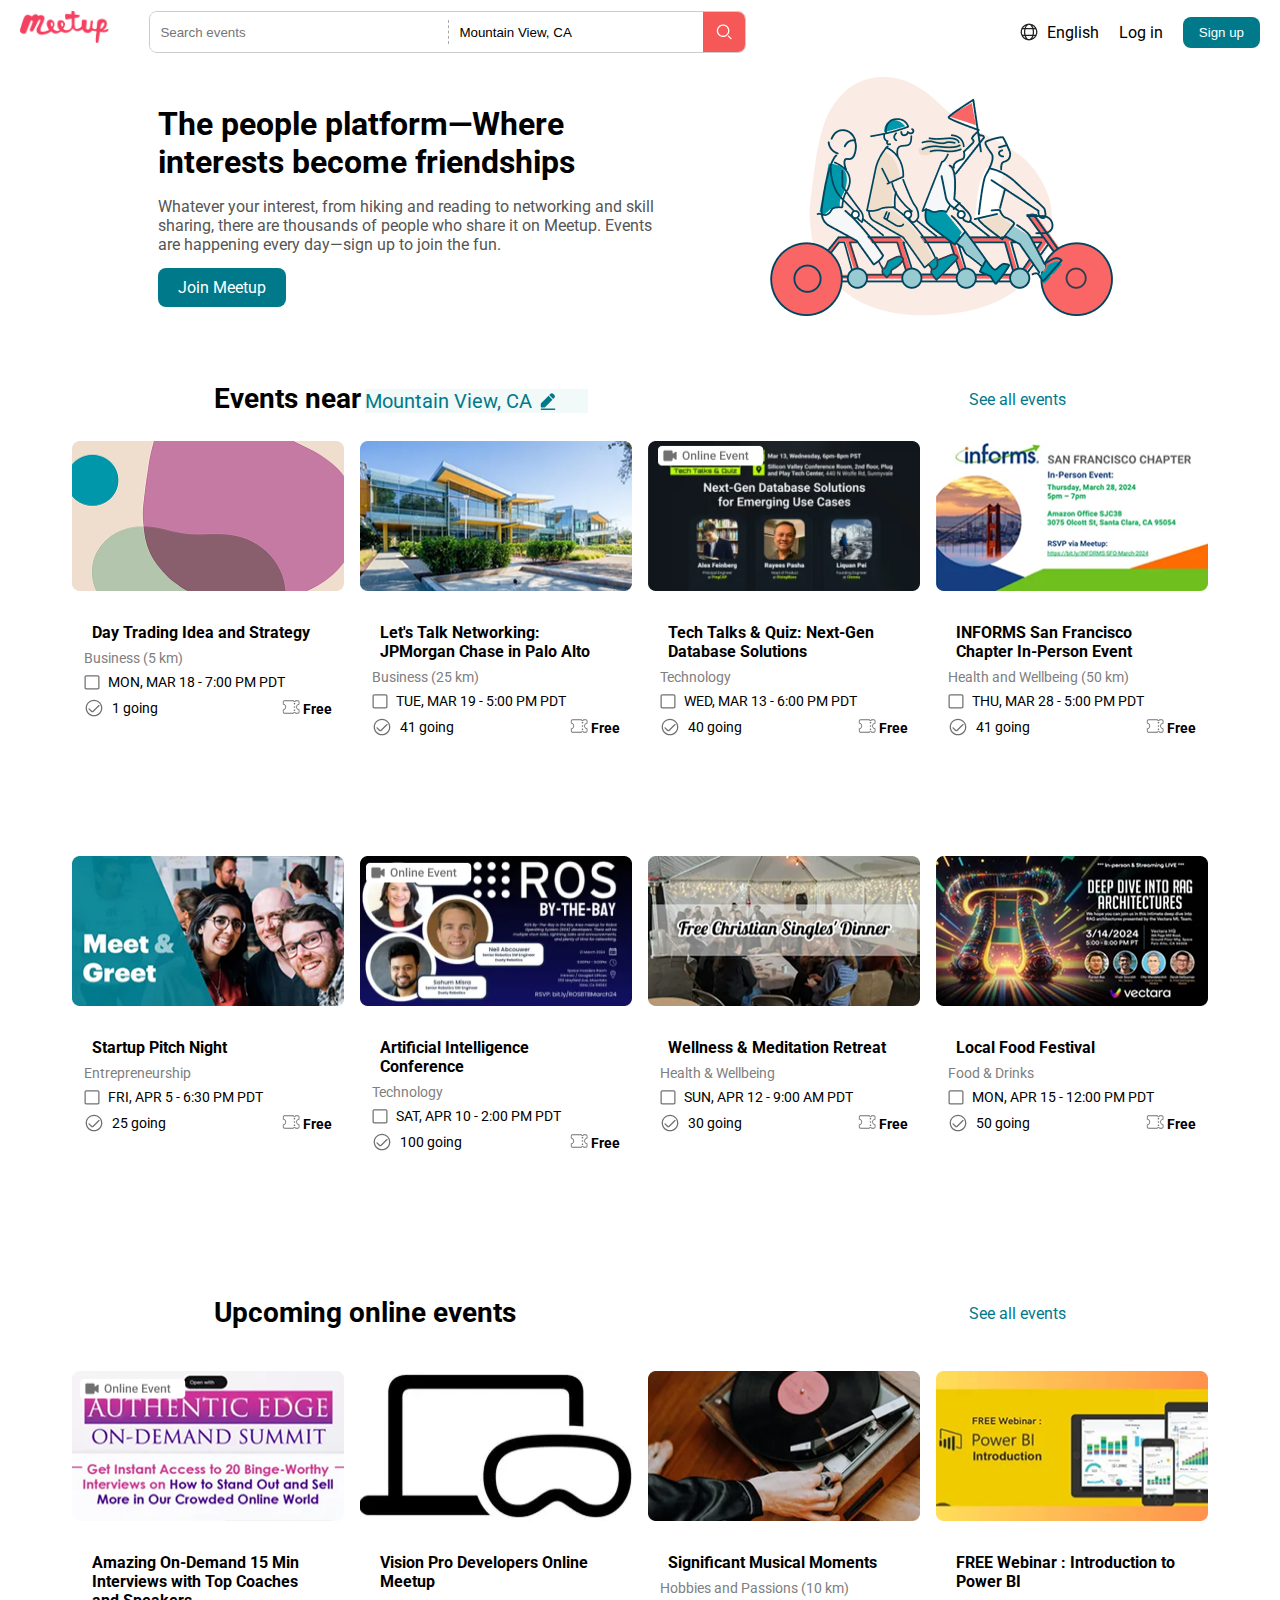
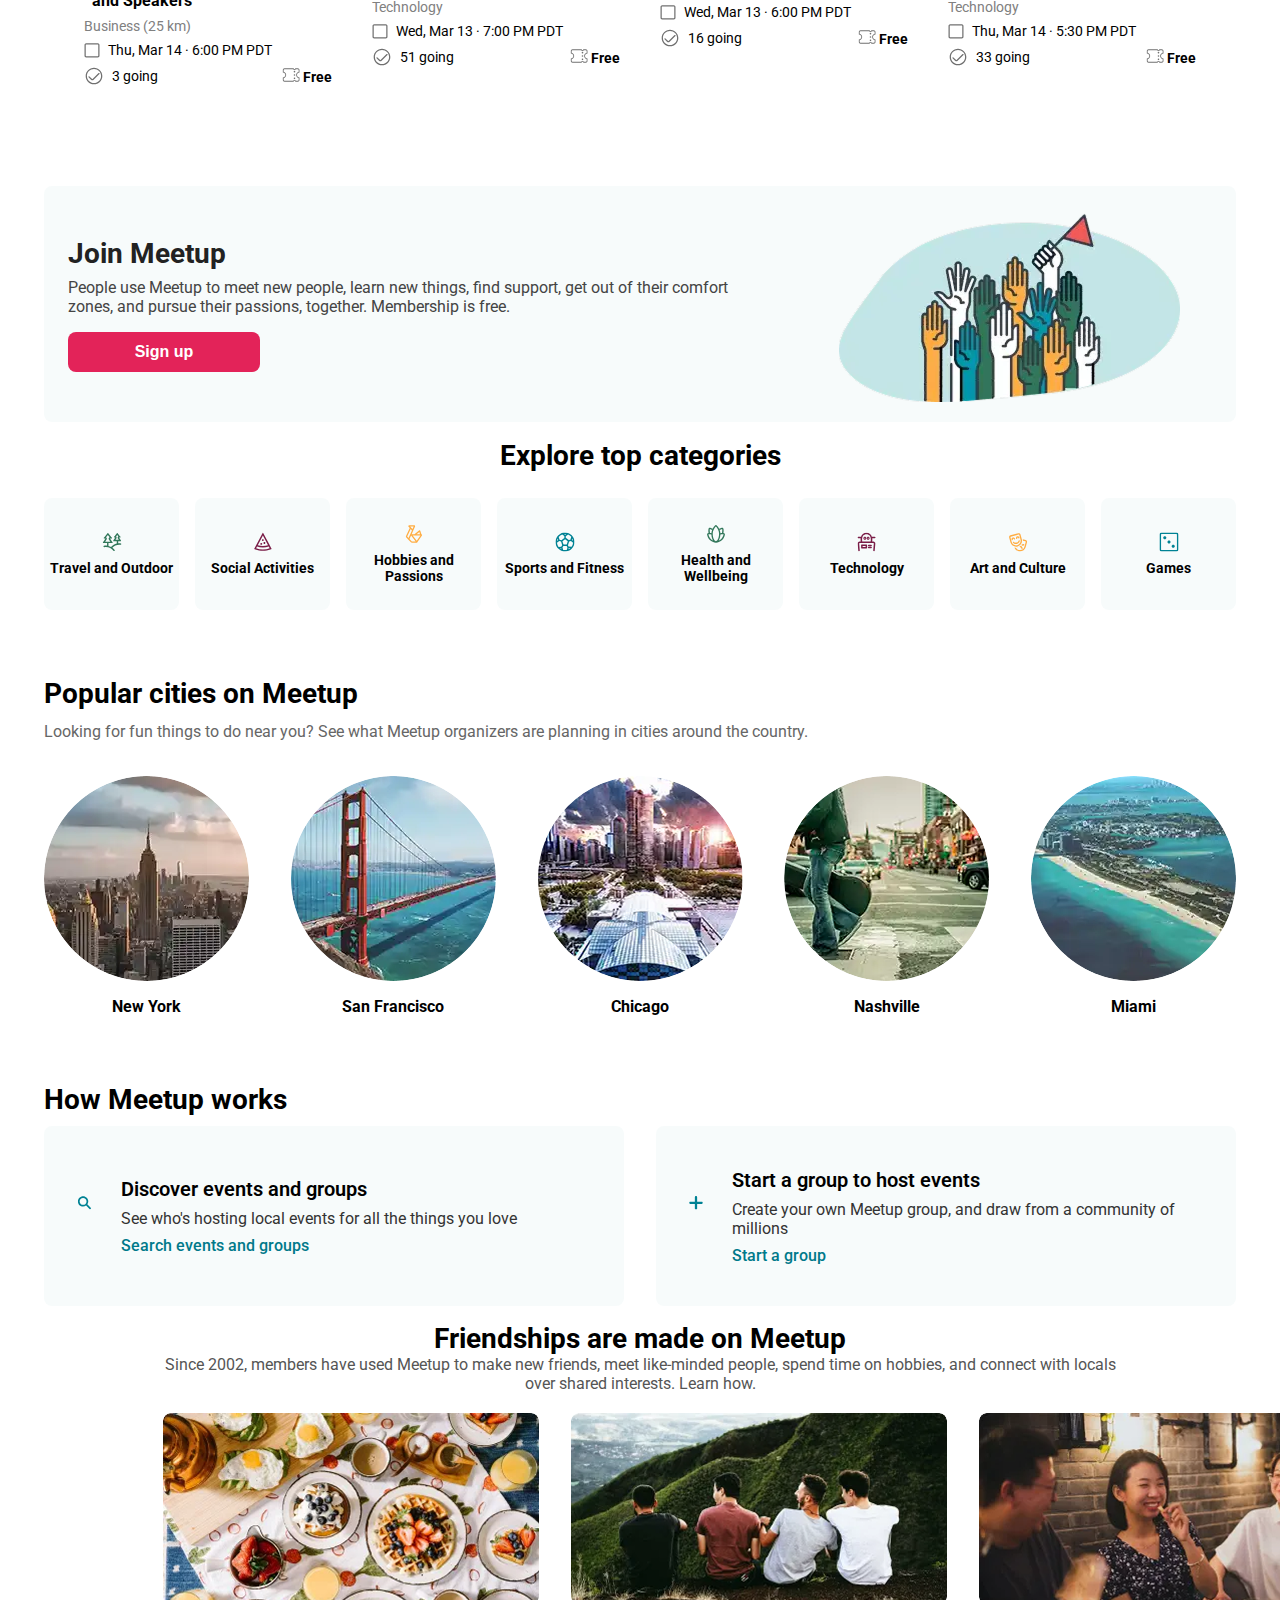
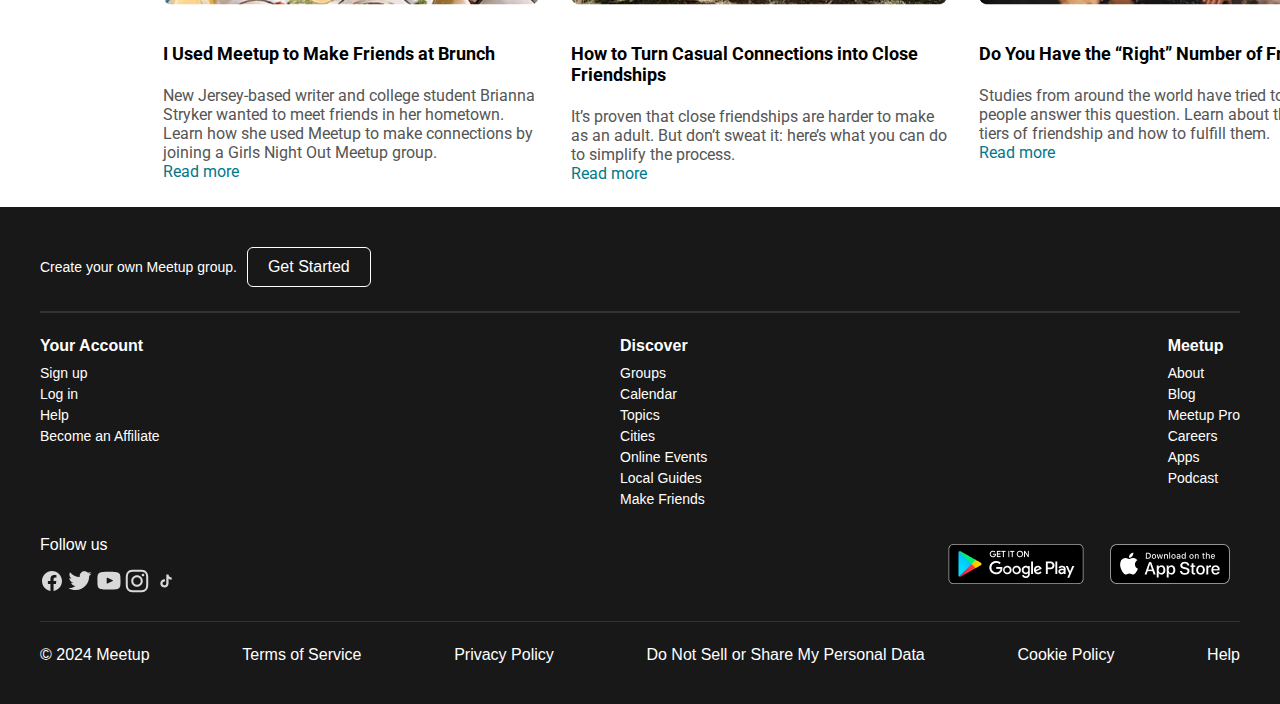
==== index.html @ 61c95a62 "Добавила проект с версткой и стилями" ====
<!DOCTYPE html>
<html lang="en">
<head>
    <meta charset="UTF-8">
    <meta name="viewport" content="width=device-width, initial-scale=1.0">
    <title>Meetup Header</title>
    <link href="https://fonts.googleapis.com/css2?family=Roboto:wght@400;700&display=swap" rel="stylesheet">
    <link rel="stylesheet" href="style.css">
</head>
<body>
    <navbar class="header">
        <div class="left-menu">
        <img src="img/SVG-meetup.png" alt="Meetup Logo" class="meetup-logo">
    
        <div class="search-bar">
            <input type="text" class="search-input" placeholder="Search events">
            <span class="divider"></span>
            <input type="text" class="location-input" value="Mountain View, CA">
            <button class="search-button">
                <img src="img/serch.png" alt="Search Icon">
            </button>
        </div>
    </div>
    
        <div class="right-menu">
            <div class="language">
                <img src="img/SVG globus.png" alt="Globe Icon" class="globe-icon">
                <span>English</span>
            </div>
            <a href="#" class="login">Log in</a>
            <button class="signup">Sign up</button>
        </div>
    </navbar>
    <main class="main-section">
        <div class="container">
            <div class="content">
                <h1 class="title">The people platform—Where interests become friendships</h1>
                <p class="description">
                    Whatever your interest, from hiking and reading to networking and skill sharing, 
                    there are thousands of people who share it on Meetup. Events are happening every day—sign up to join the fun.
                </p>
                <a href="index2.html" class="join-btn">Join Meetup</a>

            </div>
            <div class="image-wrapper">
                <img src="img/irl_event.svg fill.png" alt="People on a bike">
            </div>
        </div>
        <!-- карточки -->
        
        <div class="events-container_paragraph">
            <div>
                <span class="meetup-title">Events near</span>
                <span class="location">Mountain View, CA <img src="img/карандаш.svg" alt=""></span>
            </div>
            <a href="#" class="see-all">See all events</a>
        </div>
        <div class="events-container">
            <div class="event-card">
                <img src="img/картинка 1.png" alt="Event Image" class="event-image">
                <div class="event-details">
                    <h3 class="event-title">Day Trading Idea and Strategy</h3>
                    <p class="event-category">Business (5 km)</p>
                    <p class="event-date"><img src="img/календарь.svg" alt="logo kalendar"> MON, MAR 18 - 7:00 PM PDT</p>
                    <p class="event-info"><img src="img/галочка.svg" alt="going">  1 going <span><img src="img/билет.svg" alt="tiket"> Free</span></p>
                </div>
            </div>
            <div class="event-card">
                <img src="img/картинка 2.png" alt="Event Image" class="event-image">
                <div class="event-details">
                    <h3 class="event-title">Let's Talk Networking: JPMorgan Chase in Palo Alto</h3>
                    <p class="event-category">Business (25 km)</p>
                    <p class="event-date"><img src="img/календарь.svg" alt="logo kalendar"> TUE, MAR 19 - 5:00 PM PDT</p>
                    <p class="event-info"><img src="img/галочка.svg" alt="going"> 41 going <span><img src="img/билет.svg" alt="tiket"> Free</span></p>
                </div>
            </div>
            <div class="event-card">
                <img src="img/картинка 3.png" alt="Event Image" class="event-image">
                <div class="event-details">
                    <h3 class="event-title">Tech Talks & Quiz: Next-Gen Database Solutions</h3>
                    <p class="event-category">Technology</p>
                    <p class="event-date"><img src="img/календарь.svg" alt="kalendar"> WED, MAR 13 - 6:00 PM PDT</p>
                    <p class="event-info"><img src="img/галочка.svg" alt="going"> 40 going <span><img src="img/билет.svg" alt="tiket"> Free</span></p>
                </div>
            </div>
            <div class="event-card">
                <img src="img/картинка 4.png" alt="Event Image" class="event-image">
                <div class="event-details">
                    <h3 class="event-title">INFORMS San Francisco Chapter In-Person Event</h3>
                    <p class="event-category">Health and Wellbeing (50 km)</p>
                    <p class="event-date"><img src="img/календарь.svg" alt="kalendar"> THU, MAR 28 - 5:00 PM PDT</p>
                    <p class="event-info"><img src="img/галочка.svg" alt="going"> 41 going <span><img src="img/билет.svg" alt="tiket"> Free</span></p>
                </div>
            </div>
            <div class="event-card">
                <img src="img/картинка 5.png" alt="Event Image" class="event-image">
                <div class="event-details">
                    <h3 class="event-title">Startup Pitch Night</h3>
                    <p class="event-category">Entrepreneurship</p>
                    <p class="event-date"><img src="img/календарь.svg" alt="kalendar"> FRI, APR 5 - 6:30 PM PDT</p>
                    <p class="event-info"><img src="img/галочка.svg" alt="going"> 25 going <span><img src="img/билет.svg" alt="tiket"> Free</span></p>
                </div>
            </div>
            <div class="event-card">
                <img src="img/картинка 6.png" alt="Event Image" class="event-image">
                <div class="event-details">
                    <h3 class="event-title">Artificial Intelligence Conference</h3>
                    <p class="event-category">Technology</p>
                    <p class="event-date"><img src="img/календарь.svg" alt="kalendar"> SAT, APR 10 - 2:00 PM PDT</p>
                    <p class="event-info"><img src="img/галочка.svg" alt="going"> 100 going <span><img src="img/билет.svg" alt="tiket"> Free</span></p>
                </div>
            </div>
            <div class="event-card">
                <img src="img/картинка 7.png" alt="Event Image" class="event-image">
                <div class="event-details">
                    <h3 class="event-title">Wellness & Meditation Retreat</h3>
                    <p class="event-category">Health & Wellbeing</p>
                    <p class="event-date"><img src="img/календарь.svg" alt="kalendar"> SUN, APR 12 - 9:00 AM PDT</p>
                    <p class="event-info"><img src="img/галочка.svg" alt="going"> 30 going <span><img src="img/билет.svg" alt="tiket"> Free</span></p>
                </div>
            </div>
            <div class="event-card">
                <img src="img/картинка 8.png" alt="Event Image" class="event-image">
                <div class="event-details">
                    <h3 class="event-title">Local Food Festival</h3>
                    <p class="event-category">Food & Drinks</p>
                    <p class="event-date"><img src="img/календарь.svg" alt="kalendar"> MON, APR 15 - 12:00 PM PDT</p>
                    <p class="event-info"><img src="img/галочка.svg" alt="going"> 50 going <span><img src="img/билет.svg" alt="tiket"> Free</span></p>
                </div>
            </div>
            <div class="events-container_paragraph">
                <div>
                    <span class="meetup-title">Upcoming online events</span>
                    
                </div>
                <a href="#" class="see-all">See all events</a>
            </div>
            <div class="events-container">
                <div class="event-card">
                    <img src="img/картинка 9.png" alt="Event Image" class="event-image">
                    <div class="event-details">
                        <h3 class="event-title">Amazing On-Demand 15
                            Min Interviews with Top
                            Coaches and Speakers</h3>
                        <p class="event-category">Business (25 km)</p>
                        <p class="event-date"><img src="img/календарь.svg" alt="kalendar"> Thu, Mar 14 · 6:00 PM PDT</p>
                        <p class="event-info"><img src="img/галочка.svg" alt="going"> 3 going <span><img src="img/билет.svg" alt="tiket"> Free</span></p>
                    </div>
                </div>
                <div class="event-card">
                    <img src="img/картинка 10.png" alt="Event Image" class="event-image">
                    <div class="event-details">
                        <h3 class="event-title">Vision Pro Developers
                            Online Meetup</h3>
                        <p class="event-category">Technology</p>
                        <p class="event-date"><img src="img/календарь.svg" alt="kalendar"> Wed, Mar 13 · 7:00 PM PDT</p>
                        <p class="event-info"><img src="img/галочка.svg" alt="going"> 51 going <span><img src="img/билет.svg" alt="tiket"> Free</span></p>
                    </div>
                </div>
                <div class="event-card">
                    <img src="img/картинка 11.png" alt="Event Image" class="event-image">
                    <div class="event-details">
                        <h3 class="event-title">Significant Musical
                            Moments</h3>
                        <p class="event-category">Hobbies and Passions (10 km)</p>
                        <p class="event-date"><img src="img/календарь.svg" alt="kalendar"> Wed, Mar 13 · 6:00 PM PDT</p>
                        <p class="event-info"><img src="img/галочка.svg" alt="going"> 16 going <span><img src="img/билет.svg" alt="tiket"> Free</span></p>
                    </div>
                </div>
                <div class="event-card">
                    <img src="img/картинка 12.png" alt="Event Image" class="event-image">
                    <div class="event-details">
                        <h3 class="event-title">FREE Webinar :
                            Introduction to Power BI</h3>
                        <p class="event-category">Technology</p>
                        <p class="event-date"><img src="img/календарь.svg" alt="kalendar"> Thu, Mar 14 · 5:30 PM PDT</p>
                        <p class="event-info"><img src="img/галочка.svg" alt="going"> 33 going <span><img src="img/билет.svg" alt="tiket"> Free</span></p>
                    </div>
                </div>
        </div>
        <!-- join-meetup -->
        <div class="join-meetup">
            <div class="join-content">
                <div class="join-text">
                    <div class="join-title">Join Meetup</div>
                    <div class="join-description">People use Meetup to meet new people, learn new things, find support, get out of their comfort zones, and pursue their passions, together. Membership is free.</div>
                    <button class="join-button">Sign up</button>
                </div>
                <img src="img/руки.png" alt="Join Meetup" class="join-image">
           </div>
        </div>
        <!-- блок с ячейками категорий -->
        <div class="meetup-title">Explore top categories
            
            
        </div>
        <div class="container-category">
            
            <div class="category">
                <img src="img/travel_and_outdoor.svg.svg" alt="Фото">
                <span>Travel and Outdoor</span>
            </div>
            <div class="category">
                <img src="img/social_activities.svg.svg" alt="Фото">
                <span>Social Activities</span>
            </div>
            <div class="category">
                <img src="img/hobbies_and_passions.svg.svg" alt="Фото">
                <span>Hobbies and Passions</span>
            </div>
            <div class="category">
                <img src="img/sports_and_fitness.svg.svg" alt="Фото">
                <span>Sports and Fitness</span>
            </div>
            <div class="category">
                <img src="img/health_and_wellness.svg.svg" alt="Фото">
                <span>Health and Wellbeing</span>
            </div>
            <div class="category">
                <img src="img/technology.svg.svg" alt="Фото">
                <span>Technology</span>
            </div>
            <div class="category">
                <img src="img/art_and_culture.svg.svg" alt="Фото">
                <span>Art and Culture</span>
            </div>
            <div class="category">
                <img src="img/games.svg.svg" alt="Фото">
                <span>Games</span>
            </div>
        </div>
        <!-- круглые картинки -->
        <div class="meetup-section">
            <h2 class="meetup-title">Popular cities on Meetup</h2>
            <p class="meetup-subtitle">
                Looking for fun things to do near you? See what Meetup organizers are planning in cities around the country.
            </p>
            
            <div class="meetup-cities">
                <div class="city">
                    <img src="img/Link → new_york.webp.png" alt="New York">
                    <span>New York</span>
                </div>
                <div class="city">
                    <img src="img/Link → san_francisco.webp.png" alt="San Francisco">
                    <span>San Francisco</span>
                </div>
                <div class="city">
                    <img src="img/Link → chicago.webp.png" alt="Chicago">
                    <span>Chicago</span>
                </div>
                <div class="city">
                    <img src="img/Link → nashville.webp.png" alt="Nashville">
                    <span>Nashville</span>
                </div>
                <div class="city">
                    <img src="img/Link → miami.webp.png" alt="Miami">
                    <span>Miami</span>
                </div>
            </div>
        </div>
        <!-- два голубых блока -->
        <div class="meetup-how-it-works">
            <h2 class="meetup-title">How Meetup works</h2>
            <div class="meetup-steps">
                <div class="step">
                    <img src="img/лупа.svg" alt="Discover Icon">
                    <div class="step-content">
                        <h3>Discover events and groups</h3>
                        <p>See who's hosting local events for all the things you love</p>
                        <a href="#">Search events and groups</a>
                    </div>
                </div>
                <div class="step">
                    <img src="img/+.svg" alt="Host Icon">
                    <div class="step-content">
                        <h3>Start a group to host events</h3>
                        <p>Create your own Meetup group, and draw from a community of millions</p>
                        <a href="#">Start a group</a>
                    </div>
                </div>
            </div>
        </div>
        <!-- три картинки -->
        <div class="container_friendships">
            <div class="friendships">
                <h2 class="made-on-Meetup">Friendships are made on Meetup</h2>
                <p>Since 2002, members have used Meetup to make new friends, meet like-minded people, spend time on hobbies, and connect with locals over shared interests. Learn how.</p>
            </div>
            <div class="cards-friendships">
                <div class="card-friendships">
                    <img src="img/Link → first_article.webp.png" alt="Brunch">
                    <h3>I Used Meetup to Make Friends at Brunch</h3>
                    <p>New Jersey-based writer and college student Brianna Stryker wanted to meet friends in her hometown. Learn how she used Meetup to make connections by joining a Girls Night Out Meetup group.</p>
                    <a href="#">Read more</a>
                </div>
                <div class="card-friendships">
                    <img src="img/Link → second_article.webp.png" alt="Friends on Mountain">
                    <h3>How to Turn Casual Connections into Close Friendships</h3>
                    <p>It’s proven that close friendships are harder to make as an adult. But don’t sweat it: here’s what you can do to simplify the process.</p>
                    <a href="#">Read more</a>
                </div>
                <div class="card-friendships">
                    <img src="img/Link → third_article.webp.png" alt="Friends Talking">
                    <h3>Do You Have the “Right” Number of Friends?</h3>
                    <p>Studies from around the world have tried to help people answer this question. Learn about the three tiers of friendship and how to fulfill them.</p>
                    <a href="#">Read more</a>
                </div>
            </div>
        </div>
        
    </main>
    <footer>
        <div class="footer-container">
            <!-- Первый блок -->
            <div class="footer-section">
                <p>Create your own Meetup group.</p>
                <button class="footer-button">Get Started</button>
            </div>
            
            <!-- Второй блок -->
            <div class="footer-links">
                <div class="footer-column">
                    <h4>Your Account</h4>
                    <p>Sign up</p>
                    <p>Log in</p>
                    <p>Help</p>
                    <p>Become an Affiliate</p>
                </div>
                <div class="footer-column">
                    <h4>Discover</h4>
                    <p>Groups</p>
                    <p>Calendar</p>
                    <p>Topics</p>
                    <p>Cities</p>
                    <p>Online Events</p>
                    <p>Local Guides</p>
                    <p>Make Friends</p>
                </div>
                <div class="footer-column">
                    <h4>Meetup</h4>
                    <p>About</p>
                    <p>Blog</p>
                    <p>Meetup Pro</p>
                    <p>Careers</p>
                    <p>Apps</p>
                    <p>Podcast</p>
                </div>
            </div>
            
            <!-- Третий блок -->
            <div class="footer-social-container">
                <div class="footer-social">
                    <p>Follow us</p> 
                    <div class="icons">
                    <img src="img/Link - Meetup on Facebook → SVG.svg" alt="Facebook">
                    <img src="img/твитер.svg" alt="Twitter">
                    <img src="img/ютуб.svg" alt="YouTube">
                    <img src="img/инстаграм.svg" alt="Instagram">
                    <img src="img/Link - TikTok → SVG.svg" alt="TikTok">
                </div>
                </div>
                <div class="store-badges">
                    <img src="img/Google Play.svg.png" alt="Google Play">
                    <img src="img/апп стор.png" alt="cnjh">
                </div>
            </div>
            
            <!-- Четвёртый блок -->
            <div class="footer-bottom">
                <p>© 2024 Meetup</p>
                
                    <p>Terms of Service</p>
                    <p>Privacy Policy</p>
                    <p>Do Not Sell or Share My Personal Data</p>
                    <p>Cookie Policy</p>
                    <p>Help</p>
                </div>
            </div>
        </div>
    </footer>
    
    
</body>
</html>
---- style.css ----
* {
    margin: 0;
    padding: 0;
    box-sizing: border-box;
}
body {
    font-family: 'Roboto', sans-serif;
}
/* Общие стили */
.header {
    display: flex;
    align-items: center;
    justify-content: space-between;
    height: 64px;
    padding: 0 20px;
}
.left-menu{
   display: flex;
   gap: 40px;
}
/* Логотип Meetup */
.meetup-logo {
    width: auto;
    height: 32px;
    
}

/* Основной блок поиска */
.search-bar {
    display: flex;
    align-items: center;
    border: 1px solid #ccc;
    border-radius: 8px;
    overflow: hidden;
    height: 42px;
    
}

/* Поле ввода для поиска */
.search-input {
    width: 298px;
    height: 100%;
    border: none;
    padding: 0 10px;
}

/* Разделительная пунктирная линия */
.divider {
    width: 1px;
    height: 60%;
    border-right: 1px dashed #aaa;
}

/* Поле ввода для локации */
.location-input {
    width: 254px;
    height: 100%;
    border: none;
    padding: 0 10px;
}

/* Кнопка поиска */
.search-button {
    width: 42px;
    height: 42px;
    background-color: #F65858;
    border: none;
    display: flex;
    align-items: center;
    justify-content: center;
    cursor: pointer;
}

/* Меню справа */
.right-menu {
    display: flex;
    align-items: center;
    gap: 20px;
    
}

/* Языковая панель */
.language {
    display: flex;
    align-items: center;
    gap: 8px;
}

/* Иконка глобуса */
.globe-icon {
    width: 20px;
    height: 20px;
}

/* Кнопки входа и регистрации */
.login {
    text-decoration: none;
    color: black;
}

.signup {
    background-color: #00798A;
    color: white;
    border: none;
    padding: 8px 16px;
    border-radius: 4px;
    cursor: pointer;
    border-radius: 8px;
}
/* адаптация */

/* mine */


.main-section {
    display: flex;
    flex-direction: column;
    justify-content: center;
    align-items: center;
    padding: 0 158px 24px;
    
    
}
.container {
    display: flex;
    align-items: center;
    max-width: 1200px;
    width: 100%;
   justify-content: space-between;
   margin-bottom: 20px;
}
.content {
    max-width: 500px;
}
.title {
    font-size: 32px;
    font-weight: bold;
    margin-bottom: 16px;
}
.description {
    font-size: 16px;
    color: #555;
    margin-bottom: 24px;
}
.join-btn {
    background-color: #00798A;
    color: white;
    padding: 10px 20px;
    border: none;
    border-radius: 8px;
    font-size: 16px;
    cursor: pointer;
    text-decoration: none;
}
.image-wrapper img {
    max-width: 400px;
    height: auto;
} 

/* Оформление контейнера для карточек */
.events-container_paragraph {
    display: flex;
            align-items: center;
            justify-content: space-between;
            width: 100%;
            max-width: 900px;
           padding: 24px;
}
.events-title {
    font-size: 28px;
    font-weight: bold;
    color: #222;
    gap: 7.8px;
    
    
}
.location {
    color: #00798A;
    font-size: 20px;
    display: inline-flex;
    align-items: center;
    cursor: pointer;
    gap: 8px;
    background-color: rgba(151, 202, 209, 0.12);

}
.location::after {
    content: '';
    display: inline-block;
    width: 16px;
    height: 16px;
    background: url('icon.svg') no-repeat center center;
    background-size: contain;
    margin-left: 7.8px;
}
.see-all {
    color: #00798A;
    font-size: 16px;
    text-decoration: none;
    margin-left: auto;
}
.container_2 {
    width: 100%;
    text-align: left;
    margin-bottom: 20px;
    padding: 24px 158px 0 158px;
}
.events-container {
    display: flex;
    flex-wrap: wrap;
    gap: 16px;
    justify-content: center;
    /* padding: 24px; */
    max-width: 1200px;
    /* margin: 0 auto; */
}
.event-card {
    width: 272px;
    height: 399px;
    border-radius: 4px;
    overflow: hidden;
    /* box-shadow: 0 4px 6px rgba(0, 0, 0, 0.1); */
    display: flex;
    flex-direction: column;
    gap: 12px;
    
}
.event-image {
    width: 100%;
    height: 150px;
    
}
.event-details {
    padding: 12px;
}
.event-title {
    font-size: 16px;
    font-weight: bold;
    /* margin-bottom: 8px; */
    padding: 8px;
}
.event-category {
    font-size: 14px;
    color: gray;
    margin-bottom: 8px;
}
.event-date, .event-info {
    font-size: 14px;
    display: flex;
    align-items: center;
    gap: 8px;
    margin-bottom: 8px;
}
.event-info span {
    margin-left: auto;
    font-weight: bold;
}
/* join-meetup */
.join-meetup {
    display: flex;
    align-items: center;
    justify-content: space-between;
    background-color: rgba(151, 202, 209, 0.08);
    padding: 24px;
    width: 1192px;
    height: 236px;
    border-radius: 8px;
    position: relative;
}
.join-text {
    max-width: 60%;
}
.join-title {
    font-size: 28px;
    font-weight: bold;
    color: #222;
}
.join-description {
    font-size: 16px;
    color: #444;
    margin-top: 8px;
}
.join-button {
    background-color: #E32359;
    color: #fff;
    font-size: 16px;
    font-weight: bold;
    border: none;
    border-radius: 8px;
    padding: 10px 24px;
    cursor: pointer;
    width: 192px;
    height: 40px;
    margin-top: 16px;
}
.join-button:hover {
    background-color: #c91e4b;
}
.join-image {
    position: absolute;
    width: 341px;
    height: 196px;
    top: 20px;
    left: 795px;
}
/* блок с ячейками категорий */
.container-category {
    display: flex;
    gap: 16px;
}
.category {
    width: 135px;
    height: 112px;
    background-color: rgba(151, 202, 209, 0.08);
    display: flex;
    flex-direction: column;
    justify-content: center;
    align-items: center;
    border-radius: 8px;
    border: 1px solid transparent;
    cursor: pointer;
    transition: border-color 0.3s;
}
.category:hover {
    border-color: #333;
}
.category img {
    width: 20px;
    height: 20px;
    margin-bottom: 8px;
}
.category span {
    font-size: 14px;
    font-weight: bold;
    text-align: center;
}
/* блок с круглыми картинками */
.meetup-section {
    margin-top: 50px;
}

.meetup-title {
    font-size: 28px;
    line-height: 36px;
    font-weight: bold;
    margin-bottom: 8px;
}

.meetup-subtitle {
    font-size: 16px;
    line-height: 24px;
    color: #666;
    margin-bottom: 32px;
}

.meetup-cities {
    display: flex;
    gap: 41.75px;
    justify-content: center;
}

.city {
    text-align: center;
}

.city img {
    width: 205px;
    height: 205px;
    border-radius: 50%;
    object-fit: cover;
}

.city span {
    display: block;
    margin-top: 12px;
    font-size: 16px;
    font-weight: bold;
}
/* блок с 2 голубыми блоками */
.meetup-how-it-works {
    margin-top: 50px;
}

.meetup-heading {
    font-size: 28px;
    line-height: 36px;
    font-weight: bold;
    margin-bottom: 32px;
}

.meetup-steps {
    display: flex;
    gap: 32px;
    justify-content: center;
}

.step {
    display: flex;
    align-items: center;
    width: 580px;
    height: 180px;
    background: rgba(151, 202, 209, 0.08);
    border-radius: 8px;
    padding: 20px;
}

.step img {
    width: 41px !important;
    height: 41px !important;
    margin-right: 16px;
    
}

.step-content h3 {
    font-size: 20px;
    font-weight: 600;
    margin-bottom: 8px;
}

.step-content p {
    font-size: 16px;
    font-weight: 400;
    color: #333;
    margin-bottom: 8px;
}

.step-content a {
    font-size: 16px;
    font-weight: 500;
    color: #00798A;
    text-decoration: none;
}
/* три карточки */
.container_friendships {
    width: 80%;
    margin: 0 auto;
    text-align: center;
}
.made-on-Meetup {
    font-size: 28px;
    font-weight: bold;
}
.friendships p {
    font-size: 16px;
    font-weight: 400;
    color: #555;
}
.cards-friendships {
    display: flex;
    justify-content: space-between;
    margin-top: 20px;
    gap: 32px;
}
.card-friendships {
    width: 376px;
    text-align: left;
    
}
.card-friendships img {
    width: 376px;
    height: 191.5px;
    border-radius: 8px;
}
.card-friendships h3 {
    font-size: 18px;
    margin: 10px 0;
    padding-top: 24px;
}
.card-friendships p {
    font-size: 16px;
    color: #555;
    font-weight: 400;
    padding-top: 12px;
}
.card-friendships a {
    font-size: 16px;
    font-weight: 400;
    color: #00798A;
    text-decoration: none;
    padding-top:16px;
} 
/* футер */
footer {
    background: #181818;
    color: #fff;
    padding: 40px 20px;
    font-family: Arial, sans-serif;
}
.footer-container {
    max-width: 1200px;
    margin: 0 auto;
}
.footer-section {
    display: flex;
    align-items: center;
    justify-content: flex-start;
    padding-bottom: 24px;
    border-bottom: 2px solid #333;
    size: 16px;
}
.footer-section p {
    margin-right: 10px;
    font-size: 14px;
    font-weight: 400;
}
.footer-links {
    display: flex;
    justify-content: space-between;
    padding: 24px 0;
}
.footer-column h4 {
    margin-bottom: 10px;
    font-size: 16px;
}
.footer-column p {
    margin: 5px 0;
    cursor: pointer;
    font-size: 14px;
    font-weight: 400;
}
.footer-social-container {
    display: flex;
    justify-content: space-between;
    align-items: center;
    padding-bottom: 24px;
    border-bottom: 1px solid #333;
}
.footer-social {
    display: flex;gap: 15px;
    flex-direction: column;
}
.footer-social img {
    width: 24px;
    height: 24px;
}
.store-badges img {
    height: 40px;
    margin-left: 10px;
}
.footer-button {
    padding: 10px 20px;
    border: 1px solid #fff;
    background: none;
    color: #fff;
    font-size: 16px;
    cursor: pointer;
    border-radius: 6px;
}
.footer-bottom {
    display: flex;
    justify-content: space-between;
    align-items: center;
    padding-top: 24px;
}
.footer-bottom-links {
    display: flex;
    gap: 15px;
    flex-wrap: nowrap;
}
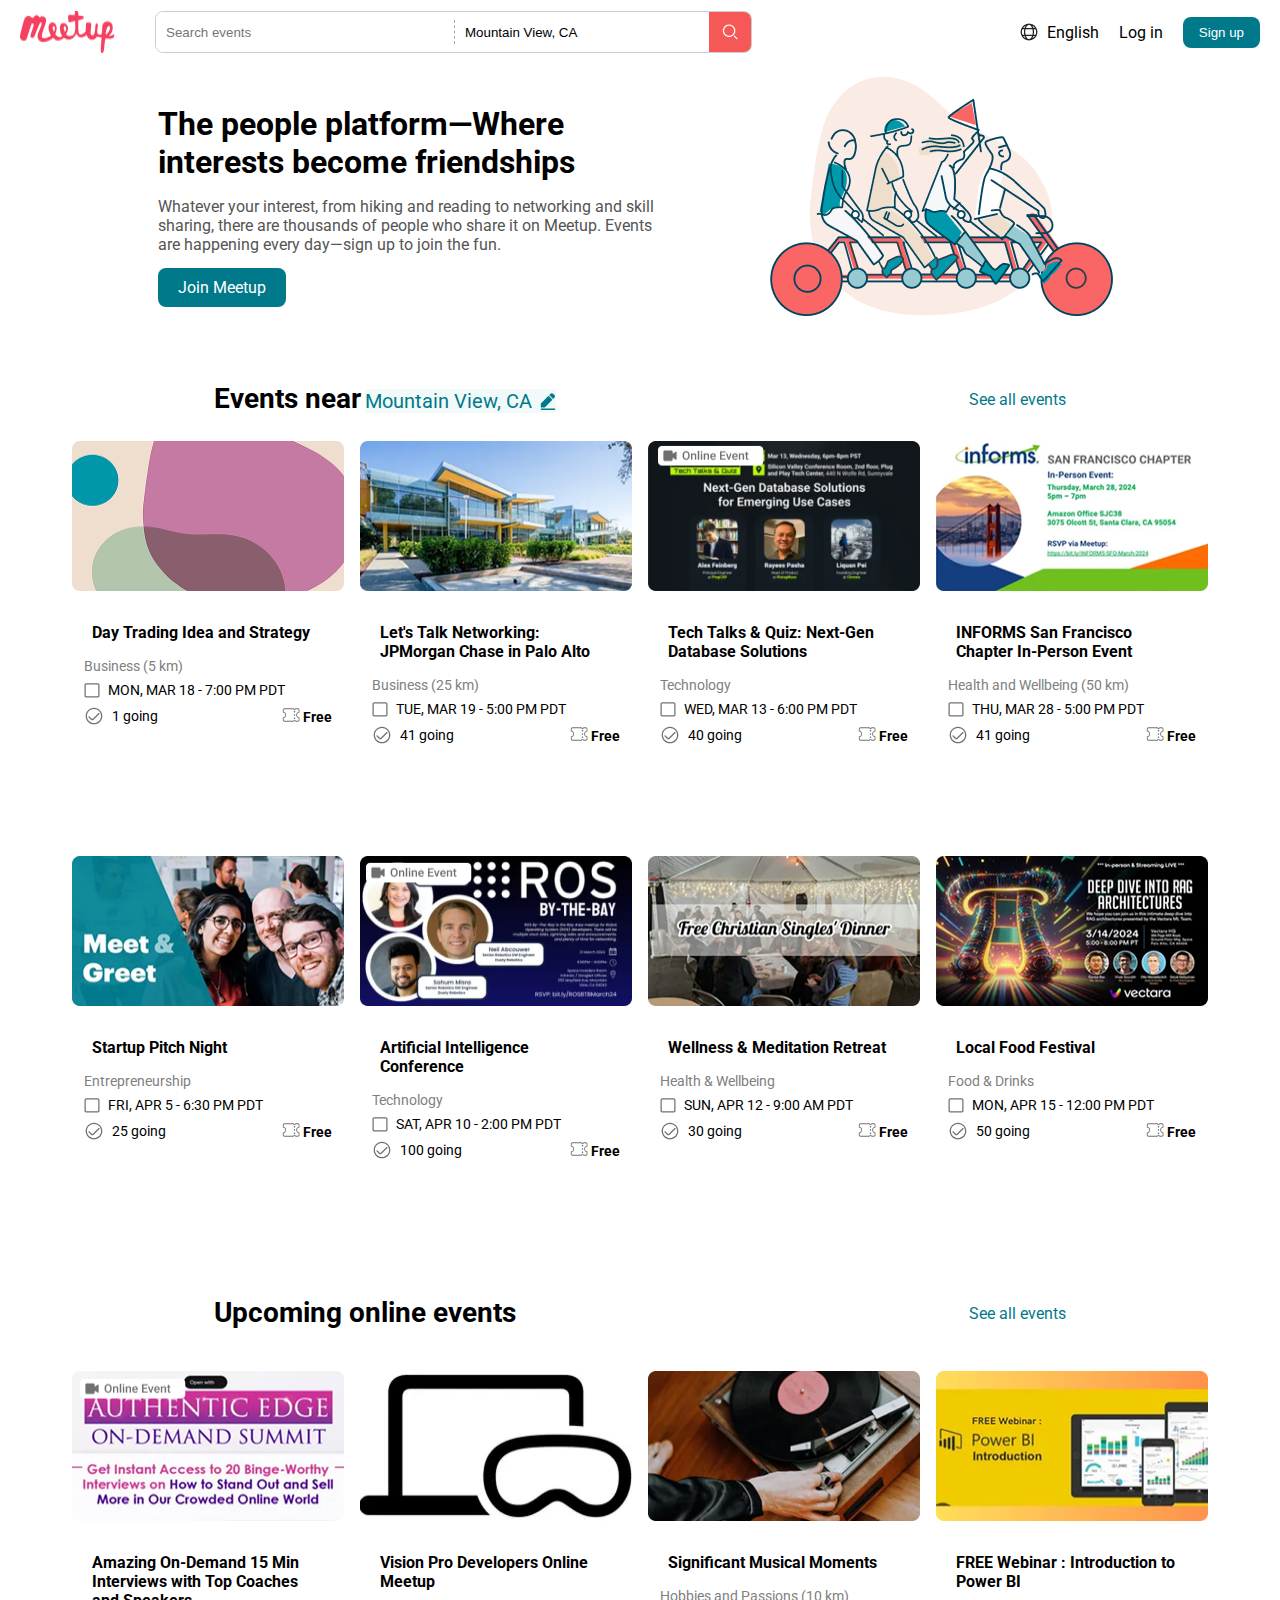
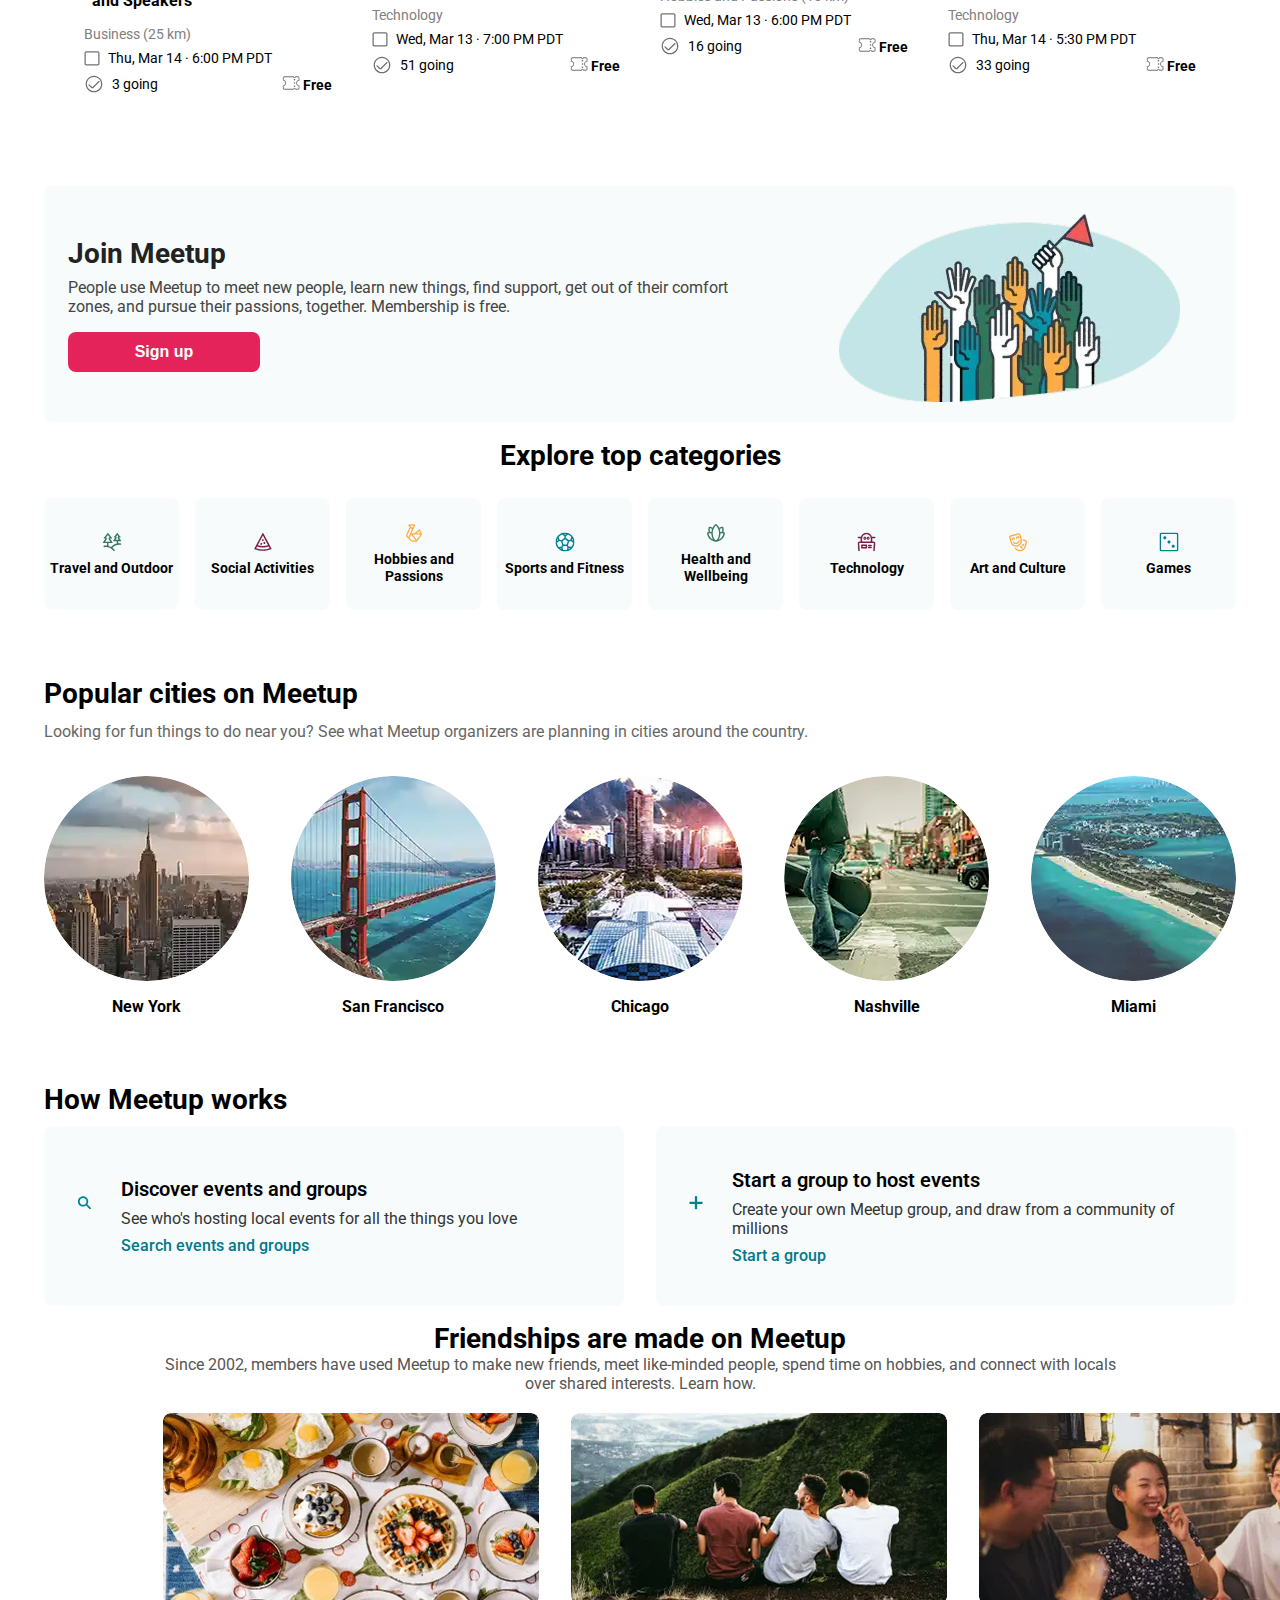
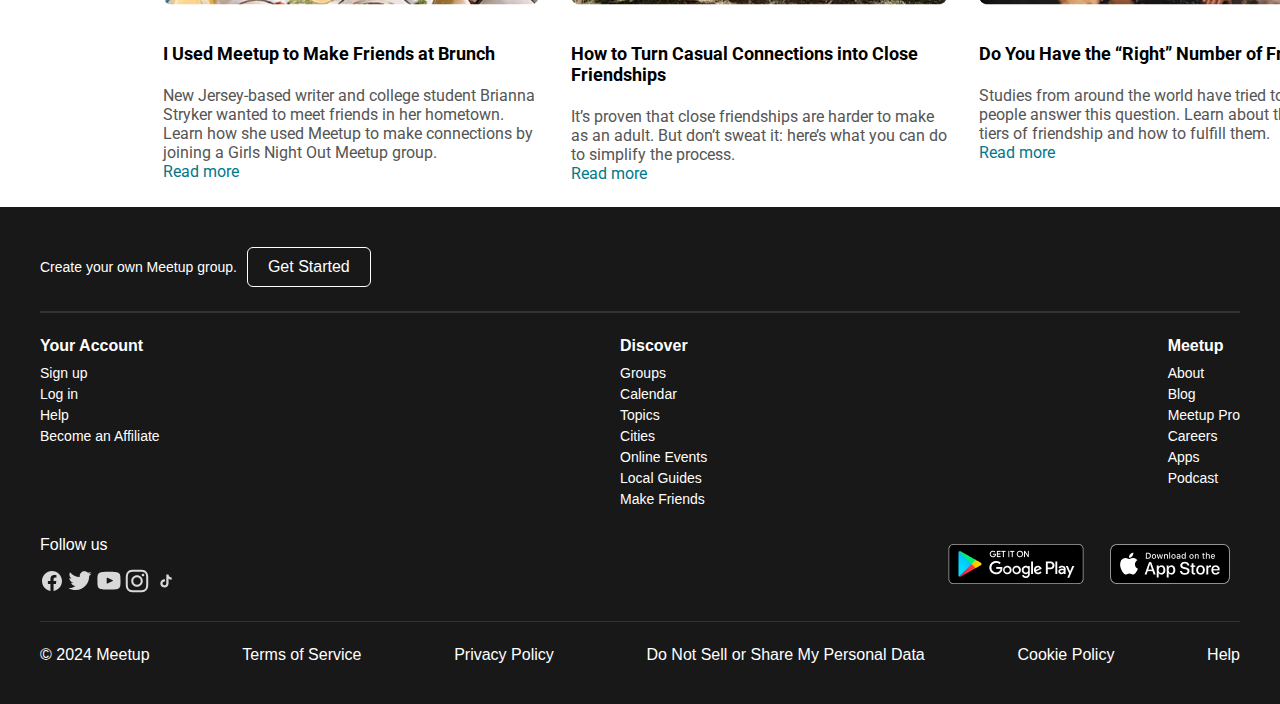
==== commit f9eb7c23: "Добавление фильтрации" ====
--- a/index.html
+++ b/index.html
@@ -179,16 +179,19 @@
                 </div>
         </div>
         <!-- join-meetup -->
-        <div class="join-meetup">
-            <div class="join-content">
-                <div class="join-text">
-                    <div class="join-title">Join Meetup</div>
-                    <div class="join-description">People use Meetup to meet new people, learn new things, find support, get out of their comfort zones, and pursue their passions, together. Membership is free.</div>
-                    <button class="join-button">Sign up</button>
-                </div>
-                <img src="img/руки.png" alt="Join Meetup" class="join-image">
-           </div>
-        </div>
+            <div class="join-meetup">
+    <div class="join-content">
+        <div class="join-text">
+        <div class="join-title">Join Meetup</div>
+        <img src="img/руки.png" alt="Join Meetup" class="join-image" />
+        <div class="join-description">
+            People use Meetup to meet new people, learn new things, find support, get out of their comfort zones, and pursue their passions, together. Membership is free.
+        </div>
+        <button class="join-button">Sign up</button>
+        </div>
+    </div>
+    </div>
+
         <!-- блок с ячейками категорий -->
         <div class="meetup-title">Explore top categories
             
@@ -380,6 +383,6 @@
         </div>
     </footer>
     
-    
+    <script src="main.js"></script>
 </body>
 </html>
--- a/style.css
+++ b/style.css
@@ -19,11 +19,7 @@
    gap: 40px;
 }
 /* Логотип Meetup */
-.meetup-logo {
-    width: auto;
-    height: 32px;
-    
-}
+
 
 /* Основной блок поиска */
 .search-bar {
@@ -110,16 +106,12 @@
 /* адаптация */
 
 /* mine */
-
-
 .main-section {
     display: flex;
     flex-direction: column;
     justify-content: center;
     align-items: center;
     padding: 0 158px 24px;
-    
-    
 }
 .container {
     display: flex;
@@ -152,10 +144,10 @@
     cursor: pointer;
     text-decoration: none;
 }
-.image-wrapper img {
+/* .image-wrapper img {
     max-width: 400px;
     height: auto;
-} 
+}  */
 
 /* Оформление контейнера для карточек */
 .events-container_paragraph {
@@ -170,9 +162,7 @@
     font-size: 28px;
     font-weight: bold;
     color: #222;
-    gap: 7.8px;
-    
-    
+    gap: 7.8px;  
 }
 .location {
     color: #00798A;
@@ -182,16 +172,6 @@
     cursor: pointer;
     gap: 8px;
     background-color: rgba(151, 202, 209, 0.12);
-
-}
-.location::after {
-    content: '';
-    display: inline-block;
-    width: 16px;
-    height: 16px;
-    background: url('icon.svg') no-repeat center center;
-    background-size: contain;
-    margin-left: 7.8px;
 }
 .see-all {
     color: #00798A;
@@ -199,12 +179,12 @@
     text-decoration: none;
     margin-left: auto;
 }
-.container_2 {
+/* .container_2 {
     width: 100%;
     text-align: left;
     margin-bottom: 20px;
     padding: 24px 158px 0 158px;
-}
+} */
 .events-container {
     display: flex;
     flex-wrap: wrap;
@@ -236,7 +216,7 @@
 .event-title {
     font-size: 16px;
     font-weight: bold;
-    /* margin-bottom: 8px; */
+    margin-bottom: 8px;
     padding: 8px;
 }
 .event-category {
@@ -306,11 +286,12 @@
 /* блок с ячейками категорий */
 .container-category {
     display: flex;
+    flex-wrap: wrap;
     gap: 16px;
-}
-.category {
-    width: 135px;
-    height: 112px;
+    justify-content: space-between;
+  }
+  
+  .category {
     background-color: rgba(151, 202, 209, 0.08);
     display: flex;
     flex-direction: column;
@@ -320,20 +301,26 @@
     border: 1px solid transparent;
     cursor: pointer;
     transition: border-color 0.3s;
-}
-.category:hover {
+    width: 135px;
+    height: 112px;
+  }
+  
+  .category:hover {
     border-color: #333;
-}
-.category img {
+  }
+  
+  .category img {
     width: 20px;
     height: 20px;
     margin-bottom: 8px;
-}
-.category span {
+  }
+  
+  .category span {
     font-size: 14px;
     font-weight: bold;
     text-align: center;
-}
+    line-height: 1.2;
+  }
 /* блок с круглыми картинками */
 .meetup-section {
     margin-top: 50px;
@@ -557,10 +544,205 @@
     gap: 15px;
     flex-wrap: nowrap;
 }
-
-
-
-  
-  
-
-
+/* адаптация навбар */
+@media (max-width: 393px) {
+    .header {
+        flex-direction: column;
+        align-items: flex-start;
+        height: auto;
+        padding: 10px 16px;
+        gap: 12px;
+    }
+
+    .left-menu {
+        width: 100%;
+        justify-content: space-between;
+        align-items: center;
+        gap: 8px;
+    }
+
+    .meetup-logo {
+        width: 94.34px;
+        height: auto;
+    }
+
+    .search-bar {
+        width: 100%;
+        border-radius: 8px;
+        height: 42px;
+    }
+
+    .search-input {
+        width: 100%;
+    }
+
+    .divider,
+    .location-input {
+        display: none;
+    }
+
+    .right-menu {
+        width: 100%;
+        justify-content: flex-end;
+        gap: 12px;
+    }
+
+    .language span {
+        font-size: 14px;
+    }
+
+    .login {
+        font-size: 14px;
+    }
+
+    .signup {
+        padding: 6px 12px;
+        font-size: 14px;
+    }
+    /* первый контейнер в майн */
+    .main-section {
+        padding: 24px 16px;
+    }
+
+    .container {
+        flex-direction: column;
+        align-items: center;
+        text-align: center;
+        gap: 24px;
+    }
+
+    .content {
+        max-width: 100%;
+    }
+
+    .title {
+        font-size: 25px;
+        font-weight: 700;
+        line-height: 1.3;
+        margin-bottom: 12px;
+    }
+
+    .description {
+        font-size: 12px;
+        font-weight: 400;
+        line-height: 24px;
+        margin-bottom: 0; /* убираем лишние отступы */
+    }
+
+    .join-btn {
+        display: none;
+    }
+
+    .image-wrapper img {
+        max-width: 100%;
+        height: auto;
+    }
+    /* карточки */
+   .see-all {
+        display: none;
+    }
+   
+    /* .events-container {
+        
+    } */
+    .event-card {
+        display: flex;
+        flex-wrap: wrap;
+            
+    }
+    /* .join-meetup  */
+
+    .join-meetup {
+        display: flex;
+        flex-direction: column;
+        align-items: center;
+        justify-content: flex-start;
+        width: 100%;
+        height: auto;
+        padding: 16px;
+        position: static;
+      }
+    
+      .join-content {
+        display: flex;
+        flex-direction: column;
+        align-items: center;
+        text-align: center;
+        position: static;
+        width: 100%;
+      }
+    
+      .join-image {
+        position: static !important;
+        width: 100%;
+        max-width: 300px;
+        height: auto;
+        margin: 12px 0;
+      }
+    
+      .join-text {
+        max-width: 100%;
+        padding: 0 12px; /* Чтобы не прилипал к краям */
+        box-sizing: border-box;
+      }
+    
+      .join-title {
+        font-size: 20px;
+        font-weight: bold;
+        margin-bottom: 12px;
+      }
+    
+      .join-description {
+        font-size: 14px;
+        line-height: 1.5;
+        margin: 8px 0;
+        word-wrap: break-word;
+        white-space: normal;
+        text-align: center;
+      }
+    
+      .join-button {
+        width: 100%;
+        max-width: 200px;
+        margin-top: 10px;
+        font-size: 14px;
+      }
+      /* категории */
+      .container-category {
+        justify-content: space-between;
+      }
+    
+      .category {
+        width: calc(50% - 8px); /* два в ряд с отступом */
+        height: auto;
+        padding: 16px 8px;
+      }
+    
+      .category img {
+        width: 24px;
+        height: 24px;
+      }
+}
+
+
+  
+  
+  
+  
+  
+  
+  
+  
+  
+
+
+
+
+
+
+
+
+  
+  
+
+
